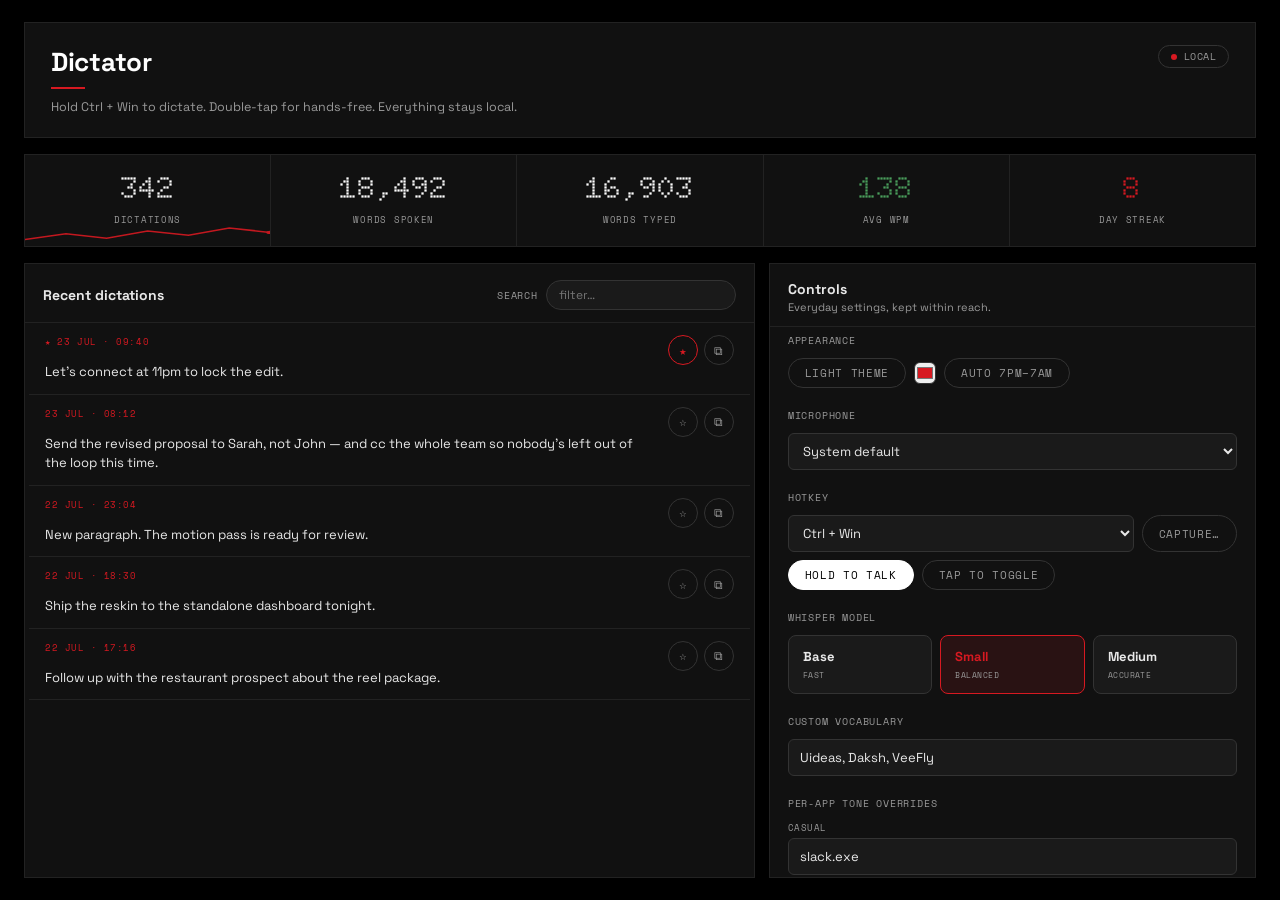
==== dashboard/_preview.html @ 1ec3177f "Add webview dashboard as primary UI; wire modular app to it - New self-contained pywebview dashboard" ====
<!doctype html>
<!-- Browser preview harness: mocks the pywebview bridge with sample data so the
     dashboard UI can be opened in any browser (design iteration + screenshots).
     Not used at runtime — dashboard.py serves the real index.html. -->
<html lang="en" data-theme="dark">
<head>
  <meta charset="utf-8" />
  <title>Dictator — preview</title>
  <link rel="stylesheet" href="./styles.css" />
</head>
<body>
  <div id="app" class="hud-in">
    <div class="hero hud-panel">
      <div>
        <h1>Dictator</h1>
        <div class="rule"></div>
        <div class="sub">Hold Ctrl + Win to dictate. Double-tap for hands-free. Everything stays local.</div>
      </div>
      <div class="hud-badge"><span class="dot accent"></span>LOCAL</div>
    </div>
    <div class="stat-grid hud-slide-up" id="stats">
      <div class="stat-tile"><div class="val" data-stat="n">0</div><div class="cap">Dictations</div><svg class="spark" id="spark" viewBox="0 0 100 22" preserveAspectRatio="none"></svg></div>
      <div class="stat-tile"><div class="val" data-stat="raw_w">0</div><div class="cap">Words spoken</div></div>
      <div class="stat-tile"><div class="val" data-stat="cln_w">0</div><div class="cap">Words typed</div></div>
      <div class="stat-tile"><div class="val" data-stat="wpm">0</div><div class="cap">Avg WPM</div></div>
      <div class="stat-tile"><div class="val" data-stat="streak">0</div><div class="cap">Day streak</div></div>
    </div>
    <div class="grid">
      <div class="col hud-panel">
        <div class="panel-hd">
          <h2>Recent dictations</h2>
          <div class="search-wrap"><span class="hud-label">Search</span><input id="search" type="text" placeholder="filter…" /></div>
        </div>
        <div class="hairline"></div>
        <div class="scroll"><div class="rec" id="recent"></div></div>
      </div>
      <div class="col hud-panel">
        <div class="panel-hd"><div><h2>Controls</h2><div class="desc">Everyday settings, kept within reach.</div></div></div>
        <div class="hairline"></div>
        <div class="scroll"><div class="controls" id="controls"></div></div>
      </div>
    </div>
  </div>
  <div id="toast"></div>

  <script>
    // ---- mock bridge ----
    const CFG = {
      enabled: true, model_size: "small.en", input_device: null,
      log_history: true, history_dir: "C:\\Users\\DESK\\AppData\\Roaming\\Dictator",
      vocabulary: ["Uideas", "Daksh", "VeeFly"], review_before_typing: false,
      hotkey_mods: ["ctrl", "win"], hotkey_mode: "hold", theme: "dark",
      accent_color: null, auto_punctuate: true, auto_theme: false,
      tone_overrides: { casual: ["slack.exe"], formal: [], verbatim: ["code.exe"] },
      snippets: { omw: "on my way", ttyl: "talk to you later" }, pinned: [],
    };
    const RECENT = [
      { t: "2026-07-23T09:40", t_disp: "23 JUL · 09:40", cleaned: "Let's connect at 11pm to lock the edit.", pinned: true },
      { t: "2026-07-23T08:12", t_disp: "23 JUL · 08:12", cleaned: "Send the revised proposal to Sarah, not John — and cc the whole team so nobody's left out of the loop this time.", pinned: false },
      { t: "2026-07-22T23:04", t_disp: "22 JUL · 23:04", cleaned: "New paragraph. The motion pass is ready for review.", pinned: false },
      { t: "2026-07-22T18:30", t_disp: "22 JUL · 18:30", cleaned: "Ship the reskin to the standalone dashboard tonight.", pinned: false },
      { t: "2026-07-22T17:16", t_disp: "22 JUL · 17:16", cleaned: "Follow up with the restaurant prospect about the reel package.", pinned: false },
    ];
    const STATS = { n: 342, raw_w: 18492, cln_w: 16903, wpm: 138, streak: 8, spark: [3, 7, 4, 9, 6, 11, 8] };
    const HEALTH = { enabled: "on", whisper: "small.en / CUDA", loaded: "ready", ollama: "qwen2.5:7b-instruct", mic: "System default", review: "off" };
    const STORAGE = [
      { name: "Whisper cache", size: "466.0 MB", files: 3 },
      { name: "Ollama models", size: "4.7 GB", files: 11 },
      { name: "Python env", size: "2.1 GB", files: 8420 },
      { name: "History", size: "1.2 MB", files: 1 },
    ];
    const MICS = [{ name: "System default", index: null }, { name: "Yeti Stereo Microphone — WASAPI", index: 1 }, { name: "Headset Microphone — MME", index: 2 }];
    const PRESETS = [["Ctrl + Win", ["ctrl", "win"]], ["Ctrl + Alt", ["ctrl", "alt"]], ["Ctrl + Shift", ["ctrl", "shift"]], ["Alt + Win", ["alt", "win"]]];
    const noop = () => Promise.resolve(true);
    window.pywebview = { api: {
      get_state: () => Promise.resolve({ config: CFG, mics: MICS, hotkey_presets: PRESETS, stats: STATS, recent: RECENT, health: HEALTH, storage: STORAGE, history_path: CFG.history_dir + "\\history.jsonl" }),
      get_live: () => Promise.resolve({ stats: STATS, recent: RECENT, health: HEALTH, storage: STORAGE }),
      get_config: () => Promise.resolve(CFG),
      set_config: (p) => { Object.assign(CFG, p); return Promise.resolve(true); },
      search: (q) => Promise.resolve(RECENT.filter(r => r.cleaned.toLowerCase().includes(q))),
      toggle_pin: noop, copy_text: noop, copy_last: noop, undo_last: noop, clean_clipboard: noop,
      capture_hotkey: () => Promise.resolve(["ctrl", "alt"]), retry_health: noop,
      confirm: () => Promise.resolve(true), clear_whisper_cache: noop, clear_ollama_models: noop,
      open_folder: noop, pick_folder: () => Promise.resolve(null), export_history: () => Promise.resolve(342),
      purge_history: noop, backup_settings: noop, restore_settings: noop,
    } };
  </script>
  <script src="./app.js"></script>
  <script>window.dispatchEvent(new Event("pywebviewready"));</script>
</body>
</html>
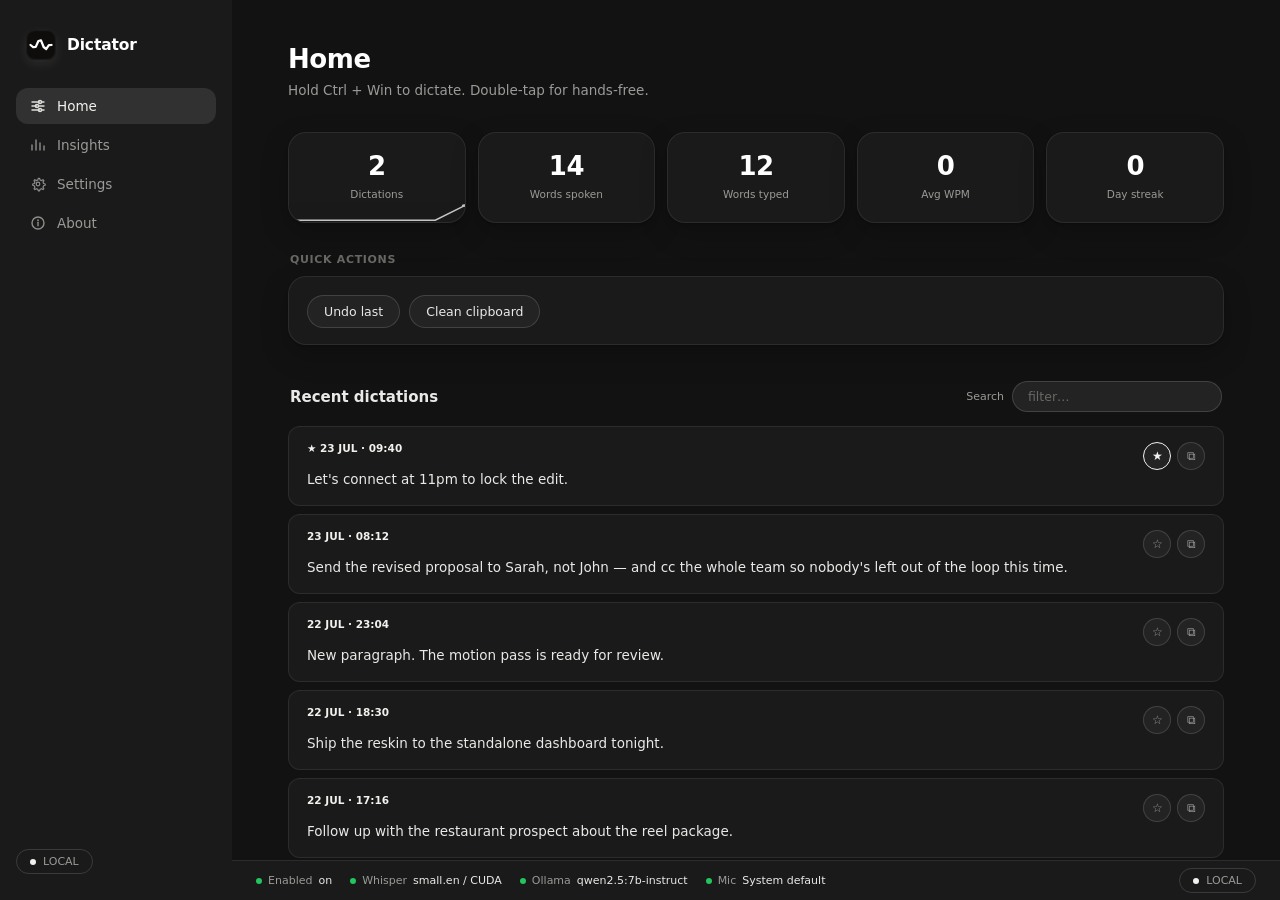
==== commit 30fa3d31: "Rework dashboard UI, add macOS support, and prep for public release Full UI rework (sidebar + Home/I" ====
--- a/dashboard/_preview.html
+++ b/dashboard/_preview.html
@@ -10,34 +10,92 @@
 </head>
 <body>
   <div id="app" class="hud-in">
-    <div class="hero hud-panel">
-      <div>
-        <h1>Dictator</h1>
-        <div class="rule"></div>
-        <div class="sub">Hold Ctrl + Win to dictate. Double-tap for hands-free. Everything stays local.</div>
-      </div>
-      <div class="hud-badge"><span class="dot accent"></span>LOCAL</div>
-    </div>
-    <div class="stat-grid hud-slide-up" id="stats">
-      <div class="stat-tile"><div class="val" data-stat="n">0</div><div class="cap">Dictations</div><svg class="spark" id="spark" viewBox="0 0 100 22" preserveAspectRatio="none"></svg></div>
-      <div class="stat-tile"><div class="val" data-stat="raw_w">0</div><div class="cap">Words spoken</div></div>
-      <div class="stat-tile"><div class="val" data-stat="cln_w">0</div><div class="cap">Words typed</div></div>
-      <div class="stat-tile"><div class="val" data-stat="wpm">0</div><div class="cap">Avg WPM</div></div>
-      <div class="stat-tile"><div class="val" data-stat="streak">0</div><div class="cap">Day streak</div></div>
-    </div>
-    <div class="grid">
-      <div class="col hud-panel">
-        <div class="panel-hd">
-          <h2>Recent dictations</h2>
-          <div class="search-wrap"><span class="hud-label">Search</span><input id="search" type="text" placeholder="filter…" /></div>
+    <div class="shell">
+      <nav class="sidebar">
+        <div class="brand">
+          <div class="brand-mark">
+            <svg viewBox="0 0 24 24" fill="none" stroke="#ffffff" stroke-width="1.8" stroke-linecap="round" stroke-linejoin="round">
+              <rect x="1" y="1" width="22" height="22" rx="6" fill="#0e0d0c" stroke="none"/>
+              <path d="M3.6 12 5.7 13.7 7.8 13.47 9.9 8.79 12 8.31 14.1 13.61 16.2 15.18 18.3 12.14 20.4 12" fill="none"/>
+            </svg>
+          </div>
+          <div class="brand-name">Dictator</div>
         </div>
-        <div class="hairline"></div>
-        <div class="scroll"><div class="rec" id="recent"></div></div>
-      </div>
-      <div class="col hud-panel">
-        <div class="panel-hd"><div><h2>Controls</h2><div class="desc">Everyday settings, kept within reach.</div></div></div>
-        <div class="hairline"></div>
-        <div class="scroll"><div class="controls" id="controls"></div></div>
+        <div class="nav-items">
+          <button class="nav-item active" data-page="home" type="button">
+            <svg class="nav-icon" viewBox="0 0 16 16" fill="none"><path d="M2 4h8M12 4h2M2 8h5M9 8h5M2 12h8M12 12h2" stroke="currentColor" stroke-width="1.4" stroke-linecap="round"/><circle cx="10" cy="4" r="1.6" stroke="currentColor" stroke-width="1.4"/><circle cx="7" cy="8" r="1.6" stroke="currentColor" stroke-width="1.4"/><circle cx="10" cy="12" r="1.6" stroke="currentColor" stroke-width="1.4"/></svg>
+            <span>Home</span>
+          </button>
+          <button class="nav-item" data-page="insights" type="button">
+            <svg class="nav-icon" viewBox="0 0 16 16" fill="none"><path d="M2 13V8M6 13V3M10 13V6M14 13V9" stroke="currentColor" stroke-width="1.4" stroke-linecap="round" stroke-linejoin="round"/></svg>
+            <span>Insights</span>
+          </button>
+          <button class="nav-item" data-page="settings" type="button">
+            <svg class="nav-icon" viewBox="0 0 16 16" fill="none"><path d="M9.6 2.4l.5 1.6 1.5.6 1.4-.9.9.9-.9 1.4.6 1.5 1.6.5v1.3l-1.6.5-.6 1.5.9 1.4-.9.9-1.4-.9-1.5.6-.5 1.6H8.3l-.5-1.6-1.5-.6-1.4.9-.9-.9.9-1.4-.6-1.5-1.6-.5V8l1.6-.5.6-1.5-.9-1.4.9-.9 1.4.9 1.5-.6.5-1.6h1.3z" stroke="currentColor" stroke-width="1.2" stroke-linejoin="round"/><circle cx="8" cy="8" r="1.8" stroke="currentColor" stroke-width="1.2"/></svg>
+            <span>Settings</span>
+          </button>
+          <button class="nav-item" data-page="about" type="button">
+            <svg class="nav-icon" viewBox="0 0 16 16" fill="none"><circle cx="8" cy="8" r="6" stroke="currentColor" stroke-width="1.4"/><path d="M8 7.2v3.6" stroke="currentColor" stroke-width="1.4" stroke-linecap="round"/><circle cx="8" cy="5.2" r="0.9" fill="currentColor"/></svg>
+            <span>About</span>
+          </button>
+        </div>
+        <div class="sidebar-foot hud-badge"><span class="dot accent"></span>LOCAL</div>
+      </nav>
+
+      <div class="main">
+        <div class="content">
+
+          <section class="page active" data-page="home">
+            <div class="page-hd">
+              <h1>Home</h1>
+              <div class="page-desc">Hold Ctrl + Win to dictate. Double-tap for hands-free.</div>
+            </div>
+            <div class="stat-grid hud-slide-up" id="stats">
+              <div class="stat-tile"><div class="val" data-stat="n">0</div><div class="cap">Dictations</div><svg class="spark" id="spark" viewBox="0 0 100 22" preserveAspectRatio="none"></svg></div>
+              <div class="stat-tile"><div class="val" data-stat="raw_w">0</div><div class="cap">Words spoken</div></div>
+              <div class="stat-tile"><div class="val" data-stat="cln_w">0</div><div class="cap">Words typed</div></div>
+              <div class="stat-tile"><div class="val" data-stat="wpm">0</div><div class="cap">Avg WPM</div></div>
+              <div class="stat-tile"><div class="val" data-stat="streak">0</div><div class="cap">Day streak</div></div>
+            </div>
+            <div id="home-body"></div>
+            <div class="panel-hd">
+              <h2>Recent dictations</h2>
+              <div class="search-wrap">
+                <span class="hud-label">Search</span>
+                <input id="search" type="text" placeholder="filter…" />
+              </div>
+            </div>
+            <div class="hairline"></div>
+            <div class="rec" id="recent"></div>
+          </section>
+
+          <section class="page" data-page="insights">
+            <div class="page-hd">
+              <h1>Insights</h1>
+              <div class="page-desc">Everything about how you dictate, kept local.</div>
+            </div>
+            <div id="insights-body"></div>
+          </section>
+
+          <section class="page" data-page="settings">
+            <div class="page-hd">
+              <h1>Settings</h1>
+              <div class="page-desc">Everything configurable, in one place.</div>
+            </div>
+            <div id="settings-body"></div>
+          </section>
+
+          <section class="page" data-page="about">
+            <div class="page-hd">
+              <h1>About</h1>
+              <div class="page-desc">The app, and who built it.</div>
+            </div>
+            <div id="about-body"></div>
+          </section>
+
+        </div>
+
+        <div class="statusbar" id="statusbar"></div>
       </div>
     </div>
   </div>
@@ -50,9 +108,12 @@
       log_history: true, history_dir: "C:\\Users\\DESK\\AppData\\Roaming\\Dictator",
       vocabulary: ["Uideas", "Daksh", "VeeFly"], review_before_typing: false,
       hotkey_mods: ["ctrl", "win"], hotkey_mode: "hold", theme: "dark",
-      accent_color: null, auto_punctuate: true, auto_theme: false,
+      accent_color: null, highlight_color: null, auto_punctuate: true, auto_theme: false,
       tone_overrides: { casual: ["slack.exe"], formal: [], verbatim: ["code.exe"] },
       snippets: { omw: "on my way", ttyl: "talk to you later" }, pinned: [],
+      language: "en", silence_auto_stop: false, silence_threshold: 0.02, silence_duration_s: 1.5,
+      sound_enabled: false, redact_patterns: [], profiles: {}, active_profile: null,
+      start_on_login: false,
     };
     const RECENT = [
       { t: "2026-07-23T09:40", t_disp: "23 JUL · 09:40", cleaned: "Let's connect at 11pm to lock the edit.", pinned: true },
@@ -61,7 +122,7 @@
       { t: "2026-07-22T18:30", t_disp: "22 JUL · 18:30", cleaned: "Ship the reskin to the standalone dashboard tonight.", pinned: false },
       { t: "2026-07-22T17:16", t_disp: "22 JUL · 17:16", cleaned: "Follow up with the restaurant prospect about the reel package.", pinned: false },
     ];
-    const STATS = { n: 342, raw_w: 18492, cln_w: 16903, wpm: 138, streak: 8, spark: [3, 7, 4, 9, 6, 11, 8] };
+    const STATS = { n: 2, raw_w: 14, cln_w: 12, wpm: 0, streak: 0, spark: [0, 0, 0, 0, 0, 0, 2] };
     const HEALTH = { enabled: "on", whisper: "small.en / CUDA", loaded: "ready", ollama: "qwen2.5:7b-instruct", mic: "System default", review: "off" };
     const STORAGE = [
       { name: "Whisper cache", size: "466.0 MB", files: 3 },
@@ -70,13 +131,26 @@
       { name: "History", size: "1.2 MB", files: 1 },
     ];
     const MICS = [{ name: "System default", index: null }, { name: "Yeti Stereo Microphone — WASAPI", index: 1 }, { name: "Headset Microphone — MME", index: 2 }];
+    const today = new Date();
+    const INSIGHTS = {
+      longest_streak: 10, best_wpm: 213, refined: 22, word_delta: 96,
+      apps: [{app:"code.exe",count:24,pct:38},{app:"chrome.exe",count:18,pct:28},{app:"slack.exe",count:12,pct:19},{app:"Unknown",count:10,pct:15}],
+      tones: [{tone:"default",count:30},{tone:"verbatim",count:18},{tone:"casual",count:10},{tone:"formal",count:6}],
+      hourly: [0,0,0,0,0,0,1,3,6,8,5,4,3,6,9,7,5,4,3,2,1,0,0,0],
+      calendar: Array.from({length:126},(_,i)=>{ const d=new Date(today); d.setDate(d.getDate()-(125-i)); const c=Math.random()<0.5?0:Math.floor(Math.random()*8); return {date:d.toISOString().slice(0,10), count:c, level: c===0?0:c<=1?1:c<=3?2:c<=6?3:4}; }),
+    };
     const PRESETS = [["Ctrl + Win", ["ctrl", "win"]], ["Ctrl + Alt", ["ctrl", "alt"]], ["Ctrl + Shift", ["ctrl", "shift"]], ["Alt + Win", ["alt", "win"]]];
+    const LANGUAGES = [["auto","Auto-detect"],["en","English"],["hi","Hindi"],["es","Spanish"],["fr","French"],["de","German"],["pt","Portuguese"],["ru","Russian"],["zh","Chinese"],["ja","Japanese"],["ar","Arabic"],["it","Italian"]];
+    const SILENCE_PRESETS = [["sensitive","Sensitive",0.015,1.0],["balanced","Balanced",0.02,1.5],["relaxed","Relaxed",0.03,2.5]];
     const noop = () => Promise.resolve(true);
     window.pywebview = { api: {
-      get_state: () => Promise.resolve({ config: CFG, mics: MICS, hotkey_presets: PRESETS, stats: STATS, recent: RECENT, health: HEALTH, storage: STORAGE, history_path: CFG.history_dir + "\\history.jsonl" }),
+      get_state: () => Promise.resolve({ config: CFG, mics: MICS, hotkey_presets: PRESETS, languages: LANGUAGES, silence_presets: SILENCE_PRESETS, stats: STATS, recent: RECENT, health: HEALTH, storage: STORAGE, history_path: CFG.history_dir + "\\history.jsonl" }),
       get_live: () => Promise.resolve({ stats: STATS, recent: RECENT, health: HEALTH, storage: STORAGE }),
       get_config: () => Promise.resolve(CFG),
       set_config: (p) => { Object.assign(CFG, p); return Promise.resolve(true); },
+      set_start_on_login: (on) => { CFG.start_on_login = on; return Promise.resolve(true); },
+      get_insights: () => Promise.resolve(INSIGHTS),
+      open_url: (url) => { window.open(url, "_blank"); return Promise.resolve(true); },
       search: (q) => Promise.resolve(RECENT.filter(r => r.cleaned.toLowerCase().includes(q))),
       toggle_pin: noop, copy_text: noop, copy_last: noop, undo_last: noop, clean_clipboard: noop,
       capture_hotkey: () => Promise.resolve(["ctrl", "alt"]), retry_health: noop,
--- a/dashboard/styles.css
+++ b/dashboard/styles.css
@@ -0,0 +1,316 @@
+/* Dictator dashboard — calm, spacious, editorial. Sidebar + paged settings +
+   persistent status chrome. Soft rounded elevation over hard borders, generous
+   whitespace, warm neutrals, one accent used sparingly. (Wispr Flow as reference
+   for the "less dense SaaS dashboard, more room to breathe" direction.) */
+
+:root {
+  --bg: #121212;
+  --panel: #1a1a1a;
+  --raised: #232323;
+  --border: rgba(255,255,255,0.08);
+  --border2: rgba(255,255,255,0.14);
+  --text: #e9e9e7;
+  --display: #ffffff;
+  --muted: #9a9a97;
+  --dim: #686865;
+  --accent: #f2f1ee;
+  --accent-soft: rgba(255,255,255,0.10);
+  --accent-ink: #121212;
+  --highlight: #22c55e;
+  --highlight-soft: rgba(34, 197, 94, 0.16);
+  --ok: var(--highlight);
+  --warn: #d4a843;
+  --font: "Segoe UI", "Space Grotesk", system-ui, -apple-system, sans-serif;
+  --radius: 18px;
+  --radius-sm: 12px;
+  --shadow: 0 1px 2px rgba(0,0,0,0.2), 0 10px 28px rgba(0,0,0,0.22);
+}
+:root[data-theme="light"] {
+  --bg: #f7f7f6; --panel: #ffffff; --raised: #f0f0ee;
+  --border: rgba(0,0,0,0.08); --border2: rgba(0,0,0,0.14);
+  --text: #232320; --display: #101010; --muted: #767671; --dim: #a4a49f;
+  --accent: #101010;
+  --accent-soft: rgba(0,0,0,0.06);
+  --accent-ink: #ffffff;
+  --shadow: 0 1px 2px rgba(0,0,0,0.03), 0 10px 28px rgba(0,0,0,0.06);
+}
+
+* { margin: 0; padding: 0; box-sizing: border-box; }
+*::-webkit-scrollbar { width: 8px; height: 8px; }
+*::-webkit-scrollbar-thumb { background: var(--border2); border-radius: 8px; }
+*::-webkit-scrollbar-track { background: transparent; }
+
+html, body {
+  height: 100%;
+  background: var(--bg);
+  color: var(--text);
+  font-family: var(--font);
+  -webkit-font-smoothing: antialiased;
+  user-select: none;
+  cursor: default;
+}
+body { overflow: hidden; }
+
+@keyframes fade-in { from { opacity: 0; } to { opacity: 1; } }
+.hud-in { animation: fade-in 0.2s ease both; }
+@keyframes slide-up { from { opacity: 0; transform: translateY(6px);} to { opacity:1; transform: translateY(0);} }
+.hud-slide-up { animation: slide-up 0.22s cubic-bezier(0.22,1,0.36,1) both; }
+.hud-stagger > *{ animation: slide-up 0.2s cubic-bezier(0.22,1,0.36,1) both; }
+.hud-stagger>*:nth-child(1){animation-delay:0ms}.hud-stagger>*:nth-child(2){animation-delay:25ms}
+.hud-stagger>*:nth-child(3){animation-delay:50ms}.hud-stagger>*:nth-child(4){animation-delay:75ms}
+.hud-stagger>*:nth-child(5){animation-delay:100ms}.hud-stagger>*:nth-child(n+6){animation-delay:120ms}
+
+/* ---------- shell / sidebar ---------- */
+#app { height: 100vh; }
+.shell { height: 100%; display: flex; }
+
+.sidebar {
+  width: 232px; flex-shrink: 0; background: var(--panel);
+  display: flex; flex-direction: column; padding: 26px 16px;
+}
+.brand { display: flex; align-items: center; gap: 11px; padding: 4px 10px 28px; }
+.brand-mark {
+  width: 30px; height: 30px; flex-shrink: 0; box-shadow: 0 4px 12px rgba(255,255,255,0.08); border-radius: 8px;
+}
+.brand-mark svg { width: 100%; height: 100%; display: block; }
+.brand-name { font-weight: 700; font-size: 15.5px; color: var(--display); letter-spacing: -0.01em; }
+
+.nav-items { display: flex; flex-direction: column; gap: 3px; flex: 1; }
+.nav-item {
+  display: flex; align-items: center; gap: 11px; padding: 10px 14px; border-radius: var(--radius-sm);
+  background: transparent; border: none; color: var(--muted); font-family: var(--font); font-size: 13.5px;
+  font-weight: 500; cursor: pointer; text-align: left; transition: background 0.15s, color 0.15s;
+}
+.nav-item:hover { background: var(--raised); color: var(--text); }
+.nav-item.active { background: var(--accent-soft); color: var(--accent); }
+.nav-icon { width: 16px; height: 16px; flex-shrink: 0; opacity: 0.9; }
+
+.sidebar-foot { align-self: flex-start; margin-top: 10px; }
+
+/* ---------- main / pages ---------- */
+.main { flex: 1; display: flex; flex-direction: column; min-width: 0; background: var(--bg); }
+.content { flex: 1; overflow-y: auto; padding: 44px 56px; display: flex; flex-direction: column; align-items: center; }
+
+.page { display: none; width: 100%; max-width: 1100px; animation: fade-in 0.18s ease both; }
+.page.active { display: block; }
+
+.page-hd { margin-bottom: 32px; }
+.page-hd h1 { font-size: 26px; font-weight: 700; color: var(--display); letter-spacing: -0.015em; }
+.page-hd .page-desc { font-size: 13.5px; color: var(--muted); margin-top: 6px; line-height: 1.5; }
+
+/* ---------- category dividers (Settings page) ---------- */
+.category-hd {
+  font-size: 15px; font-weight: 700; color: var(--display); letter-spacing: -0.01em;
+  margin: 40px 0 16px; padding-top: 24px; border-top: 1px solid var(--border);
+}
+.category-hd:first-child { margin-top: 0; padding-top: 0; border-top: none; }
+
+/* ---------- groups / field rows ---------- */
+.group { margin-bottom: 34px; }
+.group-label {
+  font-size: 11px; font-weight: 600; letter-spacing: 0.06em; text-transform: uppercase;
+  color: var(--dim); margin-bottom: 10px; padding-left: 2px;
+}
+.group-body {
+  background: var(--panel); border: 1px solid var(--border); border-radius: var(--radius);
+  overflow: hidden; box-shadow: var(--shadow);
+}
+
+.field-row {
+  display: flex; align-items: center; justify-content: space-between; gap: 20px;
+  padding: 17px 22px; border-bottom: 1px solid var(--border); transition: background 0.15s;
+}
+.field-row:last-child { border-bottom: none; }
+.field-row:hover { background: var(--raised); }
+.field-row.stacked { flex-direction: column; align-items: stretch; }
+.field-row .field-info { display: flex; flex-direction: column; gap: 3px; min-width: 0; }
+.field-row .field-info .label { font-size: 13.5px; color: var(--text); font-weight: 500; }
+.field-row .field-info .desc { font-size: 11.5px; color: var(--muted); line-height: 1.5; }
+.field-row .field-control { display: flex; align-items: center; gap: 10px; flex-shrink: 0; }
+.field-row.stacked .field-control { width: 100%; }
+
+/* ---------- toggle switch ---------- */
+.switch {
+  width: 40px; height: 24px; border-radius: 999px; background: var(--border2); position: relative;
+  cursor: pointer; border: none; flex-shrink: 0; transition: background 0.18s; padding: 0;
+}
+.switch .knob {
+  position: absolute; top: 2px; left: 2px; width: 20px; height: 20px; border-radius: 50%;
+  background: #fff; transition: transform 0.18s cubic-bezier(0.4,0,0.2,1); box-shadow: 0 1px 3px rgba(0,0,0,0.3);
+}
+.switch.on { background: var(--accent); }
+.switch.on .knob { transform: translateX(16px); }
+
+/* ---------- inputs / buttons ---------- */
+.hud-input, input.hud-text, textarea.hud-area, select.hud-select {
+  width: 100%; background: var(--raised); border: 1px solid var(--border2); border-radius: var(--radius-sm);
+  color: var(--text); font-family: var(--font); font-size: 13px; padding: 10px 14px; outline: none;
+  transition: border-color 0.15s, background 0.15s;
+}
+select.hud-select {
+  cursor: pointer; appearance: none; -webkit-appearance: none;
+  background-image: url("data:image/svg+xml,%3Csvg xmlns='http://www.w3.org/2000/svg' width='10' height='6'%3E%3Cpath d='M1 1l4 4 4-4' stroke='%239c968c' stroke-width='1.4' fill='none' stroke-linecap='round' stroke-linejoin='round'/%3E%3C/svg%3E");
+  background-repeat: no-repeat; background-position: right 14px center; padding-right: 34px;
+}
+.hud-select.inline { width: 240px; flex-shrink: 0; flex-grow: 0; }
+.field-row .field-info { flex: 1 1 auto; }
+.hud-input:focus, input.hud-text:focus, textarea.hud-area:focus, select.hud-select:focus { border-color: var(--accent); background: var(--panel); }
+textarea.hud-area { resize: vertical; font-size: 12.5px; line-height: 1.6; }
+::placeholder { color: var(--dim); }
+
+.hud-btn {
+  font-family: var(--font); font-size: 12.5px; font-weight: 500; border: 1px solid var(--border2);
+  border-radius: 999px; background: var(--raised); color: var(--text); padding: 8px 16px;
+  cursor: pointer; transition: background 0.15s, border-color 0.15s, transform 0.1s; white-space: nowrap;
+}
+.hud-btn:hover:not(:disabled) { border-color: var(--muted); transform: translateY(-1px); }
+.hud-btn:active:not(:disabled) { transform: translateY(0); }
+.hud-btn:disabled { opacity: 0.4; cursor: default; }
+.hud-btn-primary { background: var(--accent); color: var(--accent-ink); border-color: var(--accent); }
+.hud-btn-primary:hover:not(:disabled) { filter: brightness(1.08); }
+.hud-btn-danger { color: var(--accent); border-color: var(--border2); background: transparent; }
+.hud-btn-danger:hover:not(:disabled) { background: var(--accent-soft); border-color: var(--accent); }
+.hud-btn.active { background: var(--accent-soft); border-color: var(--accent); color: var(--accent); }
+
+.hud-badge {
+  font-size: 11px; font-weight: 500; padding: 5px 13px; border-radius: 999px;
+  border: 1px solid var(--border2); color: var(--muted); white-space: nowrap;
+  display: inline-flex; align-items: center; gap: 7px;
+}
+.dot { width: 6px; height: 6px; border-radius: 50%; background: var(--dim); flex-shrink: 0; }
+.dot.accent { background: var(--accent); }
+.dot.ok { background: var(--ok); }
+.dot.warn { background: var(--warn); }
+
+.hud-label { font-size: 11px; font-weight: 500; color: var(--muted); }
+
+/* ---------- stat grid (History page) ---------- */
+.stat-grid { display: grid; grid-template-columns: repeat(5, 1fr); gap: 12px; margin-bottom: 30px; }
+.stat-tile { background: var(--panel); border: 1px solid var(--border); border-radius: var(--radius); box-shadow: var(--shadow); padding: 20px 18px 22px; text-align: center; position: relative; overflow: hidden; }
+.stat-tile .val { font-weight: 700; font-size: 26px; color: var(--display); line-height: 1; letter-spacing: -0.02em; }
+.stat-tile .val.ok { color: var(--ok); }
+.stat-tile .val.warn { color: var(--warn); }
+.stat-tile .val.accent { color: var(--accent); }
+.stat-tile .cap { margin-top: 9px; font-size: 10.5px; color: var(--muted); }
+.stat-tile .spark { position: absolute; left: 0; right: 0; bottom: 0; height: 20px; width: 100%; opacity: 0.8; }
+
+/* ---------- recent list ---------- */
+.panel-hd { display: flex; align-items: center; justify-content: space-between; padding: 2px 2px 14px; gap: 12px; }
+.panel-hd h2 { font-size: 15px; font-weight: 700; color: var(--text); }
+.hairline { display: none; }
+
+.rec { display: flex; flex-direction: column; gap: 8px; }
+.rec-row { padding: 15px 18px; display: grid; grid-template-columns: 1fr auto; gap: 10px; align-items: start; background: var(--panel); border: 1px solid var(--border); border-radius: var(--radius-sm); transition: box-shadow 0.15s, border-color 0.15s; }
+.rec-row:hover { border-color: var(--border2); box-shadow: var(--shadow); }
+.rec-row .stamp { grid-column: 1; font-size: 10.5px; color: var(--accent); margin-bottom: 5px; font-weight: 600; }
+.rec-row .body { grid-column: 1; font-size: 13.5px; line-height: 1.55; color: var(--text); user-select: text; }
+.rec-row .acts { grid-column: 2; grid-row: 1 / span 2; display: flex; gap: 6px; align-items: center; }
+.icon-btn { font-size: 12px; border: 1px solid var(--border2); border-radius: 999px; background: var(--raised); color: var(--muted); width: 28px; height: 28px; cursor: pointer; display: flex; align-items: center; justify-content: center; transition: all 0.15s; }
+.icon-btn:hover { border-color: var(--muted); color: var(--text); }
+.icon-btn.pinned { color: var(--accent); border-color: var(--accent); }
+.empty { padding: 28px 18px; color: var(--muted); font-size: 13px; text-align: center; }
+
+.search-wrap { display: flex; align-items: center; gap: 8px; }
+.search-wrap input { width: 210px; background: var(--raised); border: 1px solid var(--border2); border-radius: 999px; color: var(--text); font-family: var(--font); font-size: 12.5px; padding: 7px 15px; outline: none; transition: border-color 0.15s; }
+.search-wrap input:focus { border-color: var(--accent); }
+
+/* ---------- Insights page ---------- */
+.overview-body { display: flex; align-items: stretch; }
+.gauge-pane {
+  width: 152px; flex-shrink: 0; display: flex; flex-direction: column; align-items: center; justify-content: center;
+  padding: 20px 12px; border-right: 1px solid var(--border); text-align: center;
+}
+.stat-mini-grid { flex: 1; display: grid; grid-template-columns: 1fr 1fr; }
+.stat-mini { padding: 20px 18px; text-align: center; border-right: 1px solid var(--border); border-bottom: 1px solid var(--border); }
+.stat-mini:nth-child(2n) { border-right: none; }
+.stat-mini:nth-child(n+3) { border-bottom: none; }
+.stat-mini-val { font-weight: 700; font-size: 22px; color: var(--display); line-height: 1; margin-top: 6px; }
+.stat-mini-cap { font-size: 10.5px; color: var(--muted); margin-top: 8px; }
+.gauge-best { font-size: 10px; color: var(--muted); margin-top: 6px; }
+
+.split-row { display: grid; grid-template-columns: 1fr 1fr; gap: 28px; padding: 20px; }
+.split-label { font-size: 11px; font-weight: 500; color: var(--muted); margin-bottom: 12px; }
+
+.bar-row { display: grid; grid-template-columns: 110px 1fr 36px; align-items: center; gap: 14px; padding: 10px 0; }
+.bar-name { font-size: 12.5px; color: var(--text); white-space: nowrap; overflow: hidden; text-overflow: ellipsis; }
+.bar-track { height: 7px; background: var(--raised); border-radius: 999px; overflow: hidden; }
+.bar-fill { height: 100%; background: var(--accent); border-radius: 999px; transition: width 0.5s cubic-bezier(0.22, 1, 0.36, 1); }
+.bar-pct { font-size: 11px; color: var(--muted); text-align: right; font-variant-numeric: tabular-nums; }
+
+.hour-chart { display: flex; align-items: flex-end; gap: 4px; height: 90px; }
+.hour-bar { flex: 1; background: var(--accent); border-radius: 3px 3px 1px 1px; opacity: 0.75; min-height: 2px; transition: opacity 0.15s, transform 0.15s ease; }
+.hour-bar:hover { opacity: 1; transform: scaleY(1.02); }
+
+.cal-grid { display: grid; grid-template-rows: repeat(7, 1fr); grid-auto-flow: column; gap: 4px; overflow-x: auto; padding-bottom: 4px; }
+.cal-cell { width: 12px; height: 12px; border-radius: 4px; background: var(--raised); transition: transform 0.12s ease; }
+.cal-cell:hover { transform: scale(1.25); }
+.cal-cell.lvl-1 { background: var(--highlight); opacity: 0.32; }
+.cal-cell.lvl-2 { background: var(--highlight); opacity: 0.55; }
+.cal-cell.lvl-3 { background: var(--highlight); opacity: 0.78; }
+.cal-cell.lvl-4 { background: var(--highlight); opacity: 1; }
+.cal-legend { display: flex; align-items: center; gap: 5px; margin-top: 14px; font-size: 10.5px; color: var(--muted); }
+.cal-legend .cal-cell { width: 10px; height: 10px; }
+.cal-legend .cal-cell:hover { transform: none; }
+
+/* ---------- models page ---------- */
+.model-grid { display: grid; grid-template-columns: repeat(3, 1fr); gap: 10px; padding: 18px; }
+.model-card { border: 1px solid var(--border2); border-radius: var(--radius-sm); padding: 14px 16px; cursor: pointer; transition: all 0.15s; background: var(--raised); }
+.model-card:hover { border-color: var(--muted); transform: translateY(-1px); }
+.model-card.active { border-color: var(--accent); background: var(--accent-soft); }
+.model-card .title { font-weight: 700; font-size: 13.5px; color: var(--text); }
+.model-card.active .title { color: var(--accent); }
+.model-card .note { font-size: 10.5px; color: var(--muted); margin-top: 4px; }
+
+.subfield { padding: 16px 18px; }
+.subfield-label { font-size: 11.5px; font-weight: 500; color: var(--muted); margin: 0 0 7px; }
+
+.chip-row { display: flex; flex-wrap: wrap; gap: 6px; margin-top: 10px; }
+.chip {
+  display: inline-flex; align-items: center; gap: 6px; background: var(--raised);
+  border: 1px solid var(--border2); border-radius: 999px; padding: 5px 8px 5px 12px;
+  font-size: 12px; color: var(--text);
+}
+.chip-x {
+  background: none; border: none; color: var(--muted); cursor: pointer; font-size: 13px;
+  width: 16px; height: 16px; display: flex; align-items: center; justify-content: center;
+  border-radius: 50%; padding: 0; line-height: 1;
+}
+.chip-x:hover { background: var(--accent-soft); color: var(--accent); }
+.chip-more { cursor: pointer; color: var(--accent); border-color: var(--accent); background: var(--accent-soft); padding: 5px 12px; }
+
+/* ---------- advanced page ---------- */
+.status-box { display: flex; border-radius: var(--radius-sm); overflow: hidden; border: 1px solid var(--border); margin: 14px 18px 16px; }
+.status-box .bar { width: 3px; background: var(--accent); flex-shrink: 0; }
+.status-box .bar.dim { background: var(--dim); }
+.status-box .lines { background: var(--raised); padding: 13px 15px; font-size: 12px; line-height: 1.9; color: var(--muted); flex: 1; }
+.status-box .lines .k { color: var(--text); font-weight: 500; }
+.status-box .lines .g { color: var(--ok); }
+.status-box .lines .r { color: var(--accent); }
+
+.btn-row { display: flex; flex-wrap: wrap; gap: 9px; align-items: center; padding: 0 18px 16px; }
+.group-body > .btn-row:first-child { padding-top: 18px; }
+.swatch { width: 32px; height: 32px; border-radius: var(--radius-sm); border: 1px solid var(--border2); cursor: pointer; background: none; padding: 2px; }
+
+.log-note { padding: 0 18px 16px; font-size: 10.5px; color: var(--muted); line-height: 1.7; word-break: break-all; }
+
+/* ---------- about page ---------- */
+.about-badge { display: inline-flex; align-items: center; gap: 8px; padding: 6px 15px; border-radius: 999px; border: 1px solid var(--border2); font-size: 11px; color: var(--muted); }
+.about-hero { display: flex; align-items: center; gap: 16px; }
+.about-title { font-weight: 700; font-size: 15px; color: var(--display); margin-bottom: 4px; }
+.about-tagline { font-size: 12.5px; color: var(--muted); }
+.about-p { line-height: 1.65; margin-bottom: 12px; }
+.about-p:last-child { margin-bottom: 0; }
+
+/* ---------- persistent status bar ---------- */
+.statusbar {
+  flex-shrink: 0; height: 40px; display: flex; align-items: center; justify-content: space-between;
+  padding: 0 24px; border-top: 1px solid var(--border); background: var(--panel);
+  font-size: 11px; color: var(--muted);
+}
+.statusbar .sb-left { display: flex; align-items: center; gap: 18px; }
+.statusbar .sb-item { display: flex; align-items: center; gap: 6px; }
+.statusbar .sb-item .k { color: var(--text); }
+
+/* ---------- toast ---------- */
+#toast { position: fixed; bottom: 52px; left: 50%; transform: translateX(-50%) translateY(10px); opacity: 0; background: var(--raised); border: 1px solid var(--border2); color: var(--text); font-size: 12px; padding: 9px 18px; border-radius: 999px; transition: opacity 0.2s, transform 0.2s; pointer-events: none; z-index: 50; box-shadow: var(--shadow); }
+#toast.show { opacity: 1; transform: translateX(-50%) translateY(0); }
